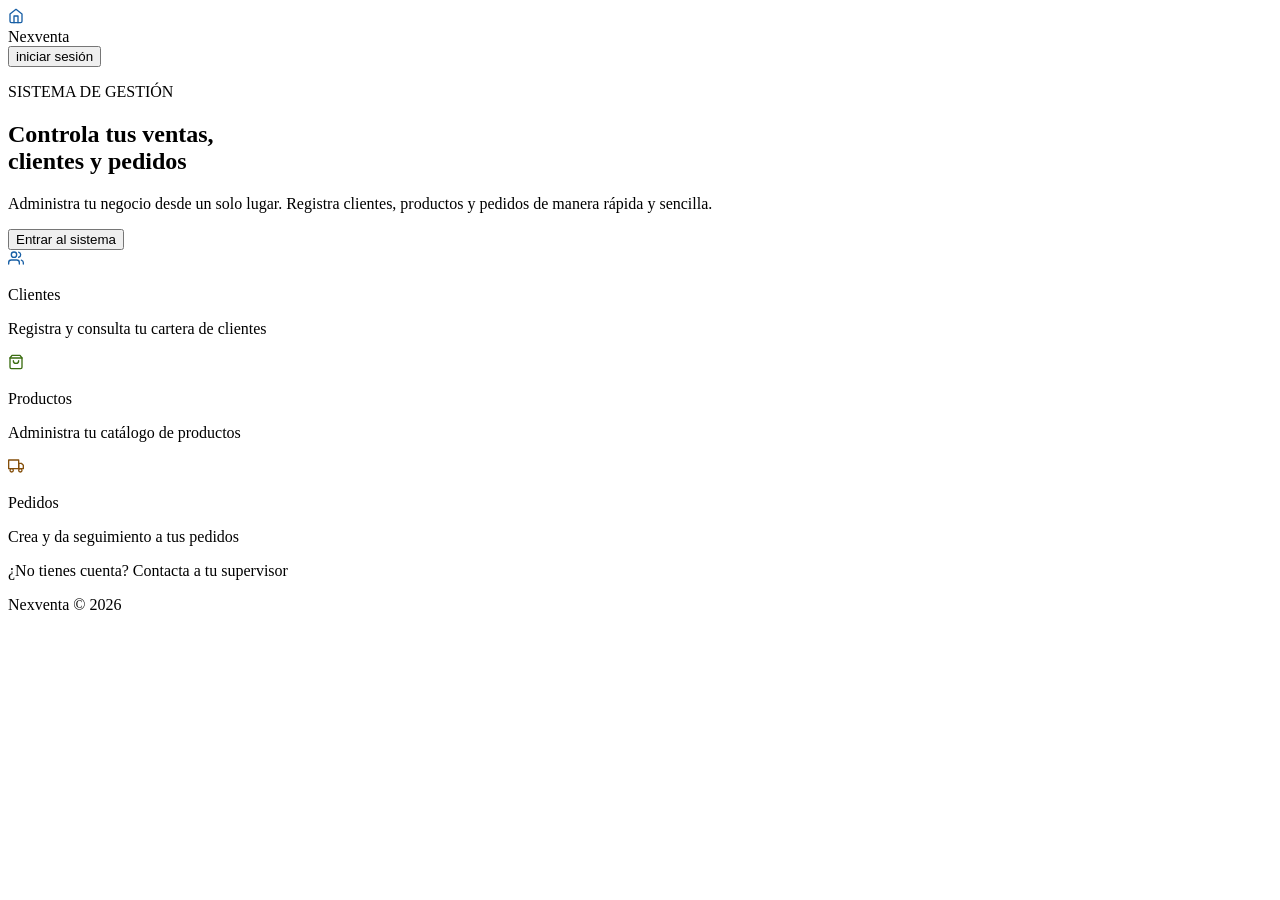
==== src/main/resources/static/index.html @ 142e02f5 "feat: agregar pagina de presentacion (index)" ====
<!doctype html>
<html lang="es">
<head>
    <meta charset="UTF-8">
    <meta name="viewport" content="width=device-width, initial-scale=1">
    <title>Nexventa</title>
    <link rel="stylesheet" href="css/styles.css" >
</head>
<body>

<header class="nav">

    <div class="nav__logo">
        <div class="nav__logo-icono">
            <svg width="16" height="16" viewBox="0 0 24 24" fill="none" stroke="#185FA5" stroke-width="2" stroke-linecap="round" stroke-linejoin="round">
                <path d="M3 9l9-7 9 7v11a2 2 0 0 1-2 2H5a2 2 0 0 1-2-2z"/>
                <polyline points="9 22 9 12 15 12 15 22"/>
            </svg>
        </div>
        <span class="nav__logo-texto">Nexventa</span>
    </div>
    <button id="btn-login" class="nav__boton">iniciar sesión</button>

</header>

<main>
    <section class="hero">
        <p class="hero__etiqueta">SISTEMA DE GESTIÓN</p>
        <h1 class="hero__titulo">Controla tus ventas,<br>clientes y pedidos</h1>
        <p class="hero__descripcion">Administra tu negocio desde un solo lugar.
            Registra clientes, productos y pedidos de manera rápida y sencilla.</p>
        <button class="hero__boton" id="btn-entrar">Entrar al sistema</button>
    </section>

    <section class="cards">
        <article class="card">
            <div class="card__icono card__icono--azul">
                <svg width="16" height="16" viewBox="0 0 24 24" fill="none" stroke="#185FA5" stroke-width="2" stroke-linecap="round" stroke-linejoin="round">
                    <path d="M17 21v-2a4 4 0 0 0-4-4H5a4 4 0 0 0-4 4v2"/>
                    <circle cx="9" cy="7" r="4"/>
                    <path d="M23 21v-2a4 4 0 0 0-3-3.87"/>
                    <path d="M16 3.13a4 4 0 0 1 0 7.75"/>
                </svg>
            </div>
            <p class="card__titulo">Clientes</p>
            <p class="card__descripcion">Registra y consulta tu cartera de clientes</p>
        </article>

        <article class="card">
            <div class="card__icono card__icono--verde">
                <svg width="16" height="16" viewBox="0 0 24 24" fill="none" stroke="#3B6D11" stroke-width="2" stroke-linecap="round" stroke-linejoin="round">
                    <path d="M6 2L3 6v14a2 2 0 0 0 2 2h14a2 2 0 0 0 2-2V6l-3-4z"/>
                    <line x1="3" y1="6" x2="21" y2="6"/>
                    <path d="M16 10a4 4 0 0 1-8 0"/>
                </svg>  
            </div>
            <p class="card__titulo">Productos</p>
            <p class="card__descripcion">Administra tu catálogo de productos</p>
        </article>

        <article class="card">
            <div class="card__icono card__icono--naranja">
                <svg width="16" height="16" viewBox="0 0 24 24" fill="none" stroke="#854F0B" stroke-width="2" stroke-linecap="round" stroke-linejoin="round">
                    <rect x="1" y="3" width="15" height="13"/>
                    <polygon points="16 8 20 8 23 11 23 16 16 16 16 8"/>
                    <circle cx="5.5" cy="18.5" r="2.5"/>
                    <circle cx="18.5" cy="18.5" r="2.5"/>
                </svg>
            </div>
            <p class="card__titulo">Pedidos</p>
            <p class="card__descripcion">Crea y da seguimiento a tus pedidos</p>
        </article>
    </section>
</main>

<footer class="footer">
    <p class="footer__mensaje">¿No tienes cuenta? Contacta a tu supervisor</p>
    <p class="footer__copyright">Nexventa © 2026</p>
</footer>

<script src="js/index.js"></script>
</body>
</html>
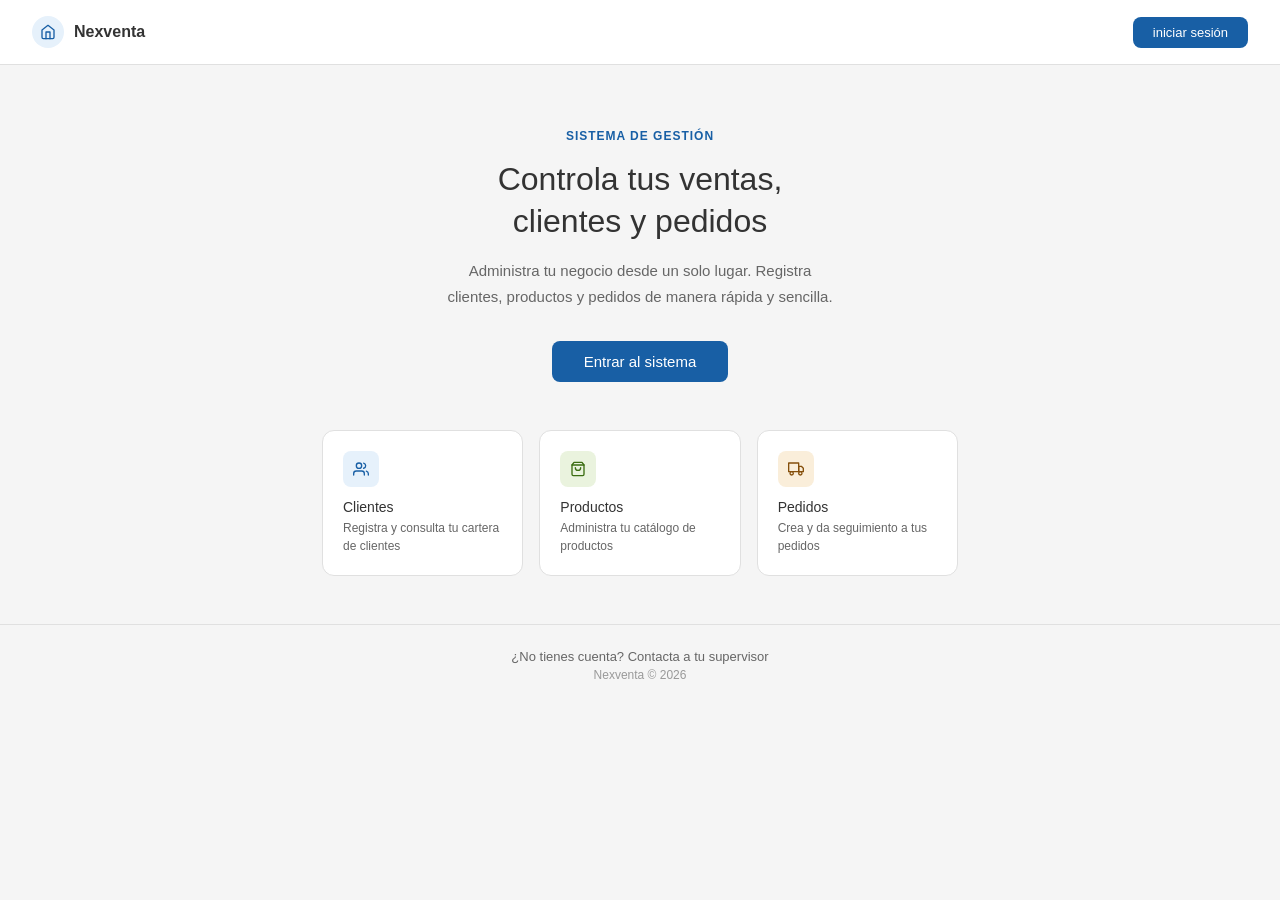
==== commit 5f1dfc78: "Agrega módulo de clientes y mejoras de interfaz" ====
--- a/src/main/resources/static/index.html
+++ b/src/main/resources/static/index.html
@@ -4,7 +4,8 @@
     <meta charset="UTF-8">
     <meta name="viewport" content="width=device-width, initial-scale=1">
     <title>Nexventa</title>
-    <link rel="stylesheet" href="css/styles.css" >
+    <link rel="stylesheet" href="css/base.css">
+    <link rel="stylesheet" href="css/index.css">
 </head>
 <body>
 
@@ -79,5 +80,6 @@
 </footer>
 
 <script src="js/index.js"></script>
+
 </body>
 </html>
--- a/src/main/resources/static/css/base.css
+++ b/src/main/resources/static/css/base.css
@@ -0,0 +1,36 @@
+* {
+    margin: 0;
+    padding: 0;
+    box-sizing: border-box;
+}
+
+body {
+    font-family: Arial, sans-serif;
+    font-size: 16px;
+    background-color: #f5f5f5;
+    color: #333333;
+}
+
+/* ── Campos de formulario (usados en login y otros formularios) ── */
+.campo {
+    display: flex;
+    flex-direction: column;
+    gap: 6px;
+}
+
+.campo__etiqueta {
+    font-size: 13px;
+    color: #666666;
+}
+
+.campo__input {
+    padding: 8px 12px;
+    border: 1px solid #e0e0e0;
+    border-radius: 8px;
+    font-size: 14px;
+    outline: none;
+}
+
+.campo__input:focus {
+    border-color: #185FA5;
+}
--- a/src/main/resources/static/css/index.css
+++ b/src/main/resources/static/css/index.css
@@ -0,0 +1,207 @@
+/*----Nav-----*/
+.nav {
+    background-color: #ffffff;
+    border-bottom: 1px solid #e0e0e0;
+    padding: 1rem 2rem;
+    display: flex;
+    align-items: center;
+    justify-content: space-between;
+}
+
+.nav__logo {
+    display: flex;
+    align-items: center;
+    gap: 10px;
+}
+
+.nav__logo-icono {
+    width: 32px;
+    height: 32px;
+    border-radius: 50%;
+    background-color: #E6F1FB;
+    display: flex;
+    align-items: center;
+    justify-content: center;
+}
+
+.nav__logo-texto {
+    font-size: 16px;
+    font-weight: bold;
+    color: #333333;
+}
+
+.nav__boton {
+    background-color: #185FA5;
+    color: #ffffff;
+    border: none;
+    border-radius: 8px;
+    padding: 8px 20px;
+    font-size: 13px;
+    cursor: pointer;
+}
+
+.nav__boton:hover {
+    background-color: #0d4a82;
+}
+
+/*---hero---*/
+.hero {
+    text-align: center;
+    padding: 4rem 2rem 3rem;
+}
+
+.hero__etiqueta {
+    font-size: 12px;
+    color: #185FA5;
+    font-weight: bold;
+    letter-spacing: 1px;
+    margin-bottom: 1rem;
+}
+
+.hero__titulo {
+    font-size: 32px;
+    font-weight: 500;
+    color: #333333;
+    margin-bottom: 1rem;
+    line-height: 1.3;
+}
+
+.hero__descripcion {
+    font-size: 15px;
+    color: #666666;
+    width: 100%;
+    max-width: 400px;
+    margin: 0 auto 2rem;
+    line-height: 1.7;
+    text-align: center;
+}
+
+.hero__boton {
+    background-color: #185FA5;
+    color: #ffffff;
+    border: none;
+    border-radius: 8px;
+    padding: 12px 32px;
+    font-size: 15px;
+    font-weight: 500;
+    cursor: pointer;
+}
+
+.hero__boton:hover {
+    background-color: #0d4a82;
+}
+
+/*---cards---*/
+.cards {
+    display: grid;
+    grid-template-columns: repeat(3, 1fr);
+    gap: 16px;
+    padding: 0 2rem 3rem;
+    max-width: 700px;
+    margin: 0 auto;
+}
+
+.card {
+    background-color: #ffffff;
+    border-radius: 12px;
+    border: 1px solid #e0e0e0;
+    padding: 1.25rem;
+}
+
+.card__icono {
+    width: 36px;
+    height: 36px;
+    border-radius: 8px;
+    margin-bottom: 12px;
+    display: flex;
+    align-items: center;
+    justify-content: center;
+}
+
+.card__icono--azul {
+    background-color: #E6F1FB;
+}
+
+.card__icono--verde {
+    background-color: #EAF3DE;
+}
+
+.card__icono--naranja {
+    background-color: #FAEEDA;
+}
+
+.card__titulo {
+    font-size: 14px;
+    font-weight: 500;
+    color: #333333;
+    margin-bottom: 4px;
+}
+
+.card__descripcion {
+    font-size: 12px;
+    color: #666666;
+    line-height: 1.5;
+}
+
+/*---footer---*/
+.footer {
+    text-align: center;
+    padding: 1.5rem;
+    border-top: 1px solid #e0e0e0;
+}
+
+.footer__mensaje {
+    font-size: 13px;
+    color: #666666;
+    margin-bottom: 4px;
+}
+
+.footer__copyright {
+    font-size: 12px;
+    color: #999999;
+}
+
+/* ── Responsivo ── */
+@media (max-width: 768px) {
+
+    /*---Nav---*/
+    .nav {
+        padding: 1rem;
+    }
+
+    .nav__boton {
+        padding: 6px 12px;
+        font-size: 12px;
+    }
+
+    /*---Hero---*/
+    .hero {
+        padding: 2rem 1rem;
+    }
+
+    .hero__titulo {
+        font-size: 24px;
+    }
+
+    .hero__descripcion {
+        font-size: 14px;
+    }
+
+    .hero__boton {
+        width: 100%;
+        padding: 14px;
+    }
+
+    /*---Cards---*/
+    .cards {
+        grid-template-columns: 1fr;
+        padding: 0 1rem 2rem;
+        max-width: 100%;
+    }
+
+    /*---Footer---*/
+    .footer {
+        padding: 1rem;
+        font-size: 12px;
+    }
+}
